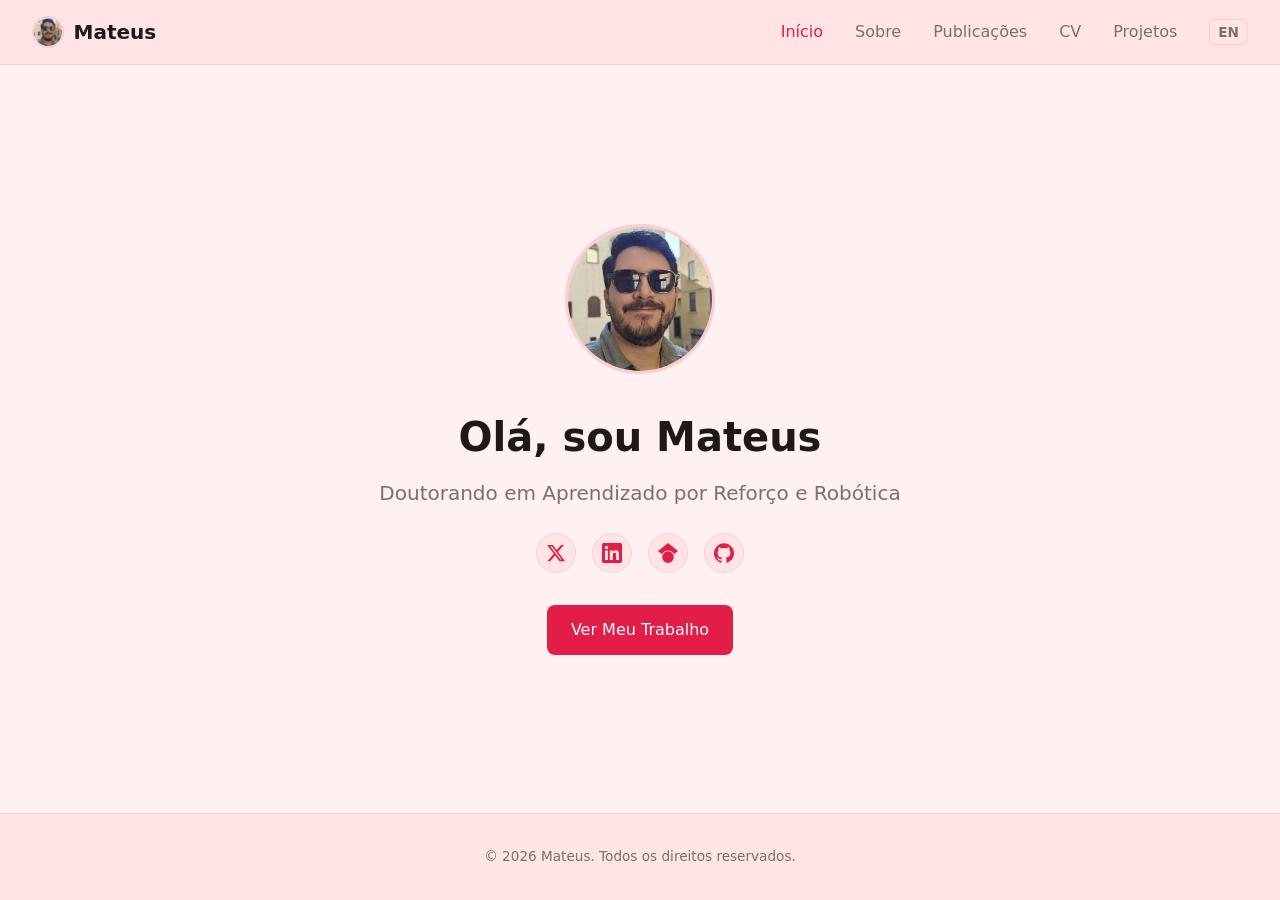
==== pt/index.html @ 045c07b4 "Initial portfolio site: bilingual, CV, projects, publications" ====
<!DOCTYPE html>
<html lang="pt-BR">
<head>
  <meta charset="UTF-8">
  <meta name="viewport" content="width=device-width, initial-scale=1.0">
  <title>Mateus — Portfólio</title>
  <link rel="stylesheet" href="../css/style.css">
</head>
<body>
  <nav class="nav">
    <a href="index.html" class="nav__logo">
      <img src="../assets/images/avatar.jpg" alt="" class="nav__avatar">
      Mateus
    </a>
    <button class="nav__toggle" aria-label="Alternar navegação" aria-expanded="false">
      <span class="nav__toggle-bar"></span>
      <span class="nav__toggle-bar"></span>
      <span class="nav__toggle-bar"></span>
    </button>
    <ul class="nav__links">
      <li><a href="index.html" class="active">Início</a></li>
      <li><a href="pages/about.html">Sobre</a></li>
      <li><a href="pages/publications.html">Publicações</a></li>
      <li><a href="pages/cv.html">CV</a></li>
      <li><a href="pages/projects.html">Projetos</a></li>
      <li class="nav__lang"><a href="../en/index.html" title="English">EN</a></li>
    </ul>
  </nav>

  <main class="hero">
    <div class="hero__content">
      <img src="../assets/images/avatar.jpg" alt="Foto de perfil" class="hero__photo">
      <h1>Olá, sou Mateus</h1>
      <p class="hero__tagline">Doutorando em Aprendizado por Reforço e Robótica</p>
      <div class="hero__socials">
        <a href="https://x.com/MateusGM" target="_blank" rel="noopener" aria-label="X (Twitter)">
          <svg viewBox="0 0 24 24" width="20" height="20" fill="currentColor"><path d="M18.244 2.25h3.308l-7.227 8.26 8.502 11.24H16.17l-5.214-6.817L4.99 21.75H1.68l7.73-8.835L1.254 2.25H8.08l4.713 6.231zm-1.161 17.52h1.833L7.084 4.126H5.117z"/></svg>
        </a>
        <a href="https://www.linkedin.com/in/mateusgmachado/" target="_blank" rel="noopener" aria-label="LinkedIn">
          <svg viewBox="0 0 24 24" width="20" height="20" fill="currentColor"><path d="M20.447 20.452h-3.554v-5.569c0-1.328-.027-3.037-1.852-3.037-1.853 0-2.136 1.445-2.136 2.939v5.667H9.351V9h3.414v1.561h.046c.477-.9 1.637-1.85 3.37-1.85 3.601 0 4.267 2.37 4.267 5.455v6.286zM5.337 7.433a2.062 2.062 0 01-2.063-2.065 2.064 2.064 0 112.063 2.065zm1.782 13.019H3.555V9h3.564v11.452zM22.225 0H1.771C.792 0 0 .774 0 1.729v20.542C0 23.227.792 24 1.771 24h20.451C23.2 24 24 23.227 24 22.271V1.729C24 .774 23.2 0 22.222 0h.003z"/></svg>
        </a>
        <a href="https://scholar.google.com.br/citations?user=6LQ3XhQAAAAJ&hl=pt-BR" target="_blank" rel="noopener" aria-label="Google Scholar">
          <svg viewBox="0 0 24 24" width="20" height="20" fill="currentColor"><path d="M12 24a7 7 0 110-14 7 7 0 010 14zm0-24L0 9.5l4.838 3.94A8 8 0 0112 9a8 8 0 017.162 4.44L24 9.5 12 0z"/></svg>
        </a>
        <a href="https://github.com/goncamateus" target="_blank" rel="noopener" aria-label="GitHub">
          <svg viewBox="0 0 24 24" width="20" height="20" fill="currentColor"><path d="M12 .297c-6.63 0-12 5.373-12 12 0 5.303 3.438 9.8 8.205 11.385.6.113.82-.258.82-.577 0-.285-.01-1.04-.015-2.04-3.338.724-4.042-1.61-4.042-1.61C4.422 18.07 3.633 17.7 3.633 17.7c-1.087-.744.084-.729.084-.729 1.205.084 1.838 1.236 1.838 1.236 1.07 1.835 2.809 1.305 3.495.998.108-.776.417-1.305.76-1.605-2.665-.3-5.466-1.332-5.466-5.93 0-1.31.465-2.38 1.235-3.22-.135-.303-.54-1.523.105-3.176 0 0 1.005-.322 3.3 1.23.96-.267 1.98-.399 3-.405 1.02.006 2.04.138 3 .405 2.28-1.552 3.285-1.23 3.285-1.23.645 1.653.24 2.873.12 3.176.765.84 1.23 1.91 1.23 3.22 0 4.61-2.805 5.625-5.475 5.92.42.36.81 1.096.81 2.22 0 1.606-.015 2.896-.015 3.286 0 .315.21.69.825.57C20.565 22.092 24 17.592 24 12.297c0-6.627-5.373-12-12-12"/></svg>
        </a>
      </div>
      <a href="pages/publications.html" class="btn">Ver Meu Trabalho</a>
    </div>
  </main>

  <footer class="footer">
    <p>&copy; 2026 Mateus. Todos os direitos reservados.</p>
  </footer>

  <script src="../js/main.js"></script>
</body>
</html>
---- css/style.css ----
:root {
  --bg: #fff1f2;
  --bg-secondary: #ffe4e6;
  --text: #1c1917;
  --text-secondary: #78716c;
  --accent: #e11d48;
  --accent-hover: #be123c;
  --border: #fecdd3;
  --shadow: rgba(225, 29, 72, 0.1);
}

@media (prefers-color-scheme: dark) {
  :root {
    --bg: #1c1917;
    --bg-secondary: #292524;
    --text: #fafaf9;
    --text-secondary: #a8a29e;
    --accent: #f43f5e;
    --accent-hover: #e11d48;
    --border: #44403c;
    --shadow: rgba(244, 63, 94, 0.2);
  }
}

* {
  margin: 0;
  padding: 0;
  box-sizing: border-box;
}

body {
  font-family: system-ui, -apple-system, sans-serif;
  background: var(--bg);
  color: var(--text);
  line-height: 1.6;
  min-height: 100vh;
  display: flex;
  flex-direction: column;
}

/* Nav */
.nav {
  display: flex;
  align-items: center;
  justify-content: space-between;
  padding: 1rem 2rem;
  background: var(--bg-secondary);
  border-bottom: 1px solid var(--border);
  position: relative;
}

.nav__logo {
  display: flex;
  align-items: center;
  gap: 0.6rem;
  font-size: 1.25rem;
  font-weight: 700;
  color: var(--text);
  text-decoration: none;
}

.nav__avatar {
  width: 32px;
  height: 32px;
  border-radius: 50%;
  object-fit: cover;
  border: 2px solid var(--border);
}

.nav__links {
  display: flex;
  gap: 2rem;
  list-style: none;
}

.nav__links a {
  color: var(--text-secondary);
  text-decoration: none;
  font-weight: 500;
  transition: color 0.2s;
}

.nav__links a:hover,
.nav__links a.active {
  color: var(--accent);
}

.nav__lang a {
  color: var(--text-secondary);
  font-weight: 700;
  border: 1px solid var(--border);
  border-radius: 0.25rem;
  padding: 0.25rem 0.5rem;
  font-size: 0.85rem;
}

.nav__lang a:hover {
  border-color: var(--accent);
  color: var(--accent);
}

.nav__toggle {
  display: none;
  flex-direction: column;
  gap: 4px;
  background: none;
  border: none;
  cursor: pointer;
  padding: 0.5rem;
}

.nav__toggle-bar {
  width: 24px;
  height: 2px;
  background: var(--text);
  transition: 0.3s;
}

/* Main */
main {
  flex: 1;
  padding: 4rem 2rem;
}

/* Hero */
.hero {
  display: flex;
  align-items: center;
  justify-content: center;
  text-align: center;
}

.hero__content {
  max-width: 600px;
}

.hero__photo {
  width: 150px;
  height: 150px;
  border-radius: 50%;
  object-fit: cover;
  margin-bottom: 1.5rem;
  border: 3px solid var(--border);
}

.hero h1 {
  font-size: 2.5rem;
  margin-bottom: 0.5rem;
}

.hero__tagline {
  font-size: 1.25rem;
  color: var(--text-secondary);
  margin-bottom: 1.5rem;
}

.hero__socials {
  display: flex;
  gap: 1rem;
  justify-content: center;
  margin-bottom: 2rem;
}

.hero__socials a {
  display: flex;
  align-items: center;
  justify-content: center;
  width: 40px;
  height: 40px;
  border-radius: 50%;
  background: var(--bg-secondary);
  border: 1px solid var(--border);
  color: var(--accent);
  transition: color 0.2s, border-color 0.2s, background 0.2s;
}

.hero__socials a:hover {
  color: var(--accent-hover);
  border-color: var(--accent-hover);
  background: var(--bg);
}

/* Buttons */
.btn {
  display: inline-block;
  padding: 0.75rem 1.5rem;
  background: var(--accent);
  color: #fff;
  text-decoration: none;
  border-radius: 0.5rem;
  font-weight: 500;
  transition: background 0.2s;
}

.btn:hover {
  background: var(--accent-hover);
}

/* Project Grid */
.project-grid {
  display: grid;
  grid-template-columns: repeat(auto-fit, minmax(280px, 1fr));
  gap: 2rem;
  max-width: 1000px;
  margin: 0 auto;
}

.project-card {
  background: var(--bg-secondary);
  border: 1px solid var(--border);
  border-radius: 0.5rem;
  overflow: hidden;
  transition: box-shadow 0.2s;
}

.project-card:hover {
  box-shadow: 0 4px 12px var(--shadow);
}

.project-card img {
  width: 100%;
  height: 160px;
  object-fit: cover;
}

.project-card__content {
  padding: 1.5rem;
}

.project-card h3 {
  margin-bottom: 0.5rem;
}

.project-card p {
  color: var(--text-secondary);
  font-size: 0.9rem;
  margin-bottom: 1rem;
}

.project-card .btn {
  font-size: 0.85rem;
  padding: 0.5rem 1rem;
}

/* About */
.about {
  max-width: 700px;
  margin: 0 auto;
}

.about__photo {
  width: 200px;
  height: 200px;
  border-radius: 50%;
  object-fit: cover;
  margin-bottom: 2rem;
  border: 3px solid var(--border);
}

.about h1 {
  font-size: 2rem;
  margin-bottom: 1.5rem;
}

.about h2 {
  font-size: 1.35rem;
  margin-top: 2rem;
  margin-bottom: 0.75rem;
  color: var(--text);
}

.about p {
  margin-bottom: 1rem;
  color: var(--text-secondary);
}

.about a {
  color: var(--accent);
  text-decoration: none;
}

.about a:hover {
  text-decoration: underline;
}

.contact-list {
  list-style: none;
  padding: 0;
  display: flex;
  flex-direction: column;
  gap: 0.75rem;
}

.contact-list li {
  display: flex;
  align-items: center;
  gap: 0.75rem;
  color: var(--text-secondary);
}

.contact-list svg {
  color: var(--accent);
  flex-shrink: 0;
}

/* Page title */
.page-title {
  font-size: 2rem;
  margin-bottom: 2rem;
  text-align: center;
}

/* Publication list */
.pub-list {
  max-width: 800px;
  margin: 0 auto;
  display: flex;
  flex-direction: column;
  gap: 2rem;
}

.pub-card {
  display: flex;
  gap: 1.5rem;
  background: var(--bg-secondary);
  border: 1px solid var(--border);
  border-radius: 0.5rem;
  overflow: hidden;
  transition: box-shadow 0.2s;
}

.pub-card:hover {
  box-shadow: 0 4px 12px var(--shadow);
}

.pub-card__img {
  width: 160px;
  min-height: 100%;
  object-fit: cover;
  flex-shrink: 0;
}

.pub-card__content {
  padding: 1.5rem;
  flex: 1;
}

.pub-card__content h3 {
  margin-bottom: 0.25rem;
}

.pub-card__venue {
  font-size: 0.85rem;
  color: var(--accent);
  font-weight: 500;
  margin-bottom: 0.75rem;
}

.pub-card__content p {
  color: var(--text-secondary);
  font-size: 0.9rem;
  margin-bottom: 1rem;
  line-height: 1.5;
}

.btn--sm {
  font-size: 0.85rem;
  padding: 0.5rem 1rem;
}

/* Mobile pub cards */
@media (max-width: 768px) {
  .pub-card {
    flex-direction: column;
  }

  .pub-card__img {
    width: 100%;
    height: 160px;
  }
}

/* Footer */
.footer {
  text-align: center;
  padding: 2rem;
  background: var(--bg-secondary);
  border-top: 1px solid var(--border);
  color: var(--text-secondary);
  font-size: 0.85rem;
}

/* Mobile */
@media (max-width: 768px) {
  .nav__toggle {
    display: flex;
  }

  .nav__links {
    display: none;
    flex-direction: column;
    position: absolute;
    top: 100%;
    left: 0;
    right: 0;
    background: var(--bg-secondary);
    padding: 1rem 2rem;
    gap: 1rem;
    border-bottom: 1px solid var(--border);
  }

  .nav__links.active {
    display: flex;
  }

  .hero h1 {
    font-size: 1.75rem;
  }
}

/* CV Page */
.cv {
  max-width: 700px;
  margin: 0 auto;
}

.cv h1 {
  font-size: 2rem;
  margin-bottom: 1.5rem;
}

.cv__download {
  margin-bottom: 2rem;
}

.btn--download {
  display: inline-flex;
  align-items: center;
  gap: 0.5rem;
}

.cv__section {
  margin-bottom: 2.5rem;
}

.cv__section h2 {
  font-size: 1.35rem;
  margin-bottom: 1rem;
  color: var(--text);
  border-bottom: 1px solid var(--border);
  padding-bottom: 0.5rem;
}

.cv__item {
  margin-bottom: 1.5rem;
}

.cv__item h3 {
  font-size: 1.15rem;
  margin-bottom: 0.25rem;
  color: var(--accent);
  font-weight: 700;
}

.cv__meta {
  font-size: 0.9rem;
  color: var(--text-secondary);
  margin-bottom: 0.5rem;
}

.cv__item ul {
  list-style: disc;
  padding-left: 1.25rem;
  color: var(--text-secondary);
}

.cv__item ul li {
  margin-bottom: 0.35rem;
}

.cv__skills p {
  margin-bottom: 0.75rem;
  color: var(--text-secondary);
}

.cv__section > ul {
  list-style: disc;
  padding-left: 1.25rem;
  color: var(--text-secondary);
}

.cv__section > ul li {
  margin-bottom: 0.5rem;
}
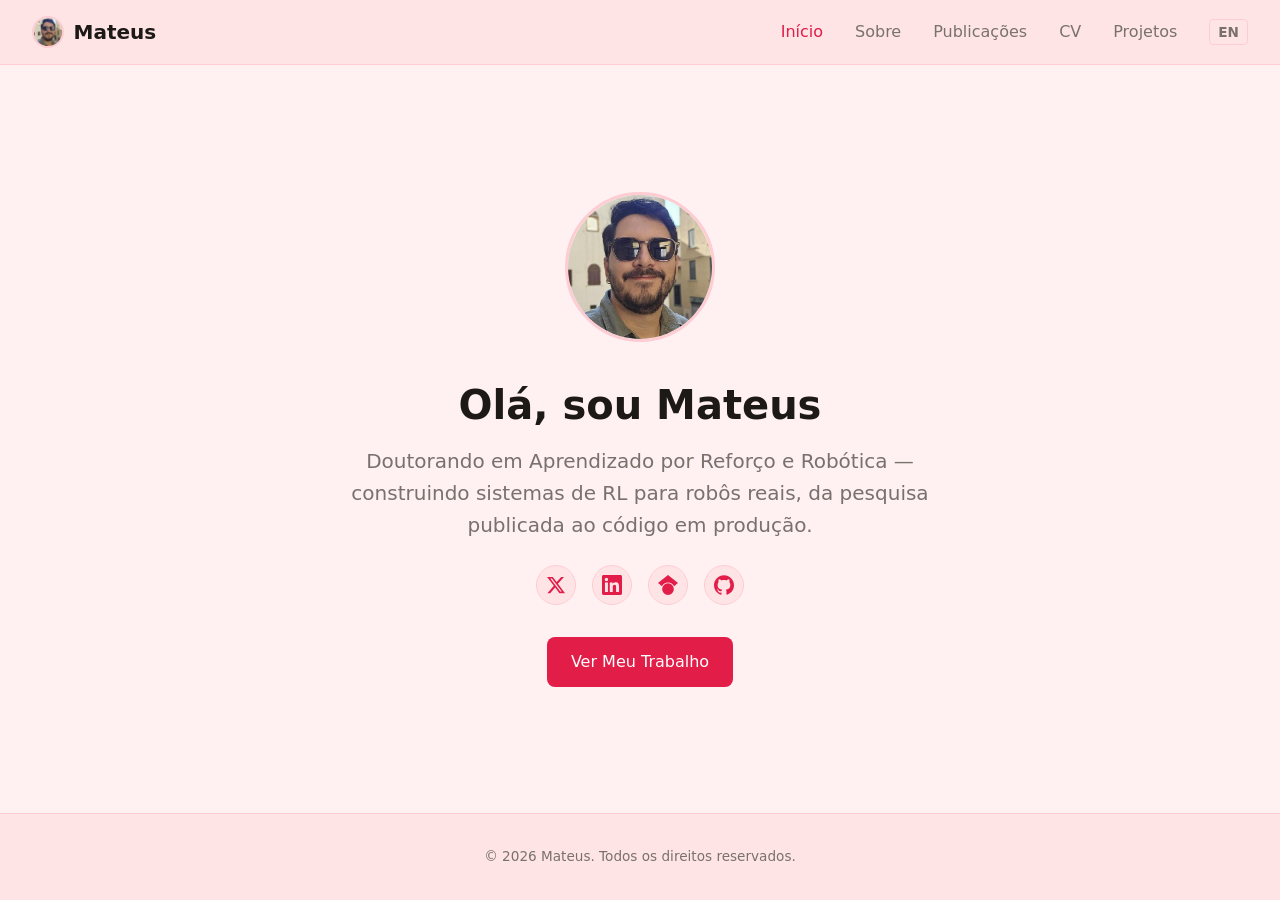
==== commit 53c41deb: "feat(agents): Add documentation for agent skills, issue tracking, and triage labels; update personal" ====
--- a/pt/index.html
+++ b/pt/index.html
@@ -31,7 +31,7 @@
     <div class="hero__content">
       <img src="../assets/images/avatar.jpg" alt="Foto de perfil" class="hero__photo">
       <h1>Olá, sou Mateus</h1>
-      <p class="hero__tagline">Doutorando em Aprendizado por Reforço e Robótica</p>
+      <p class="hero__tagline">Doutorando em Aprendizado por Reforço e Robótica — construindo sistemas de RL para robôs reais, da pesquisa publicada ao código em produção.</p>
       <div class="hero__socials">
         <a href="https://x.com/MateusGM" target="_blank" rel="noopener" aria-label="X (Twitter)">
           <svg viewBox="0 0 24 24" width="20" height="20" fill="currentColor"><path d="M18.244 2.25h3.308l-7.227 8.26 8.502 11.24H16.17l-5.214-6.817L4.99 21.75H1.68l7.73-8.835L1.254 2.25H8.08l4.713 6.231zm-1.161 17.52h1.833L7.084 4.126H5.117z"/></svg>
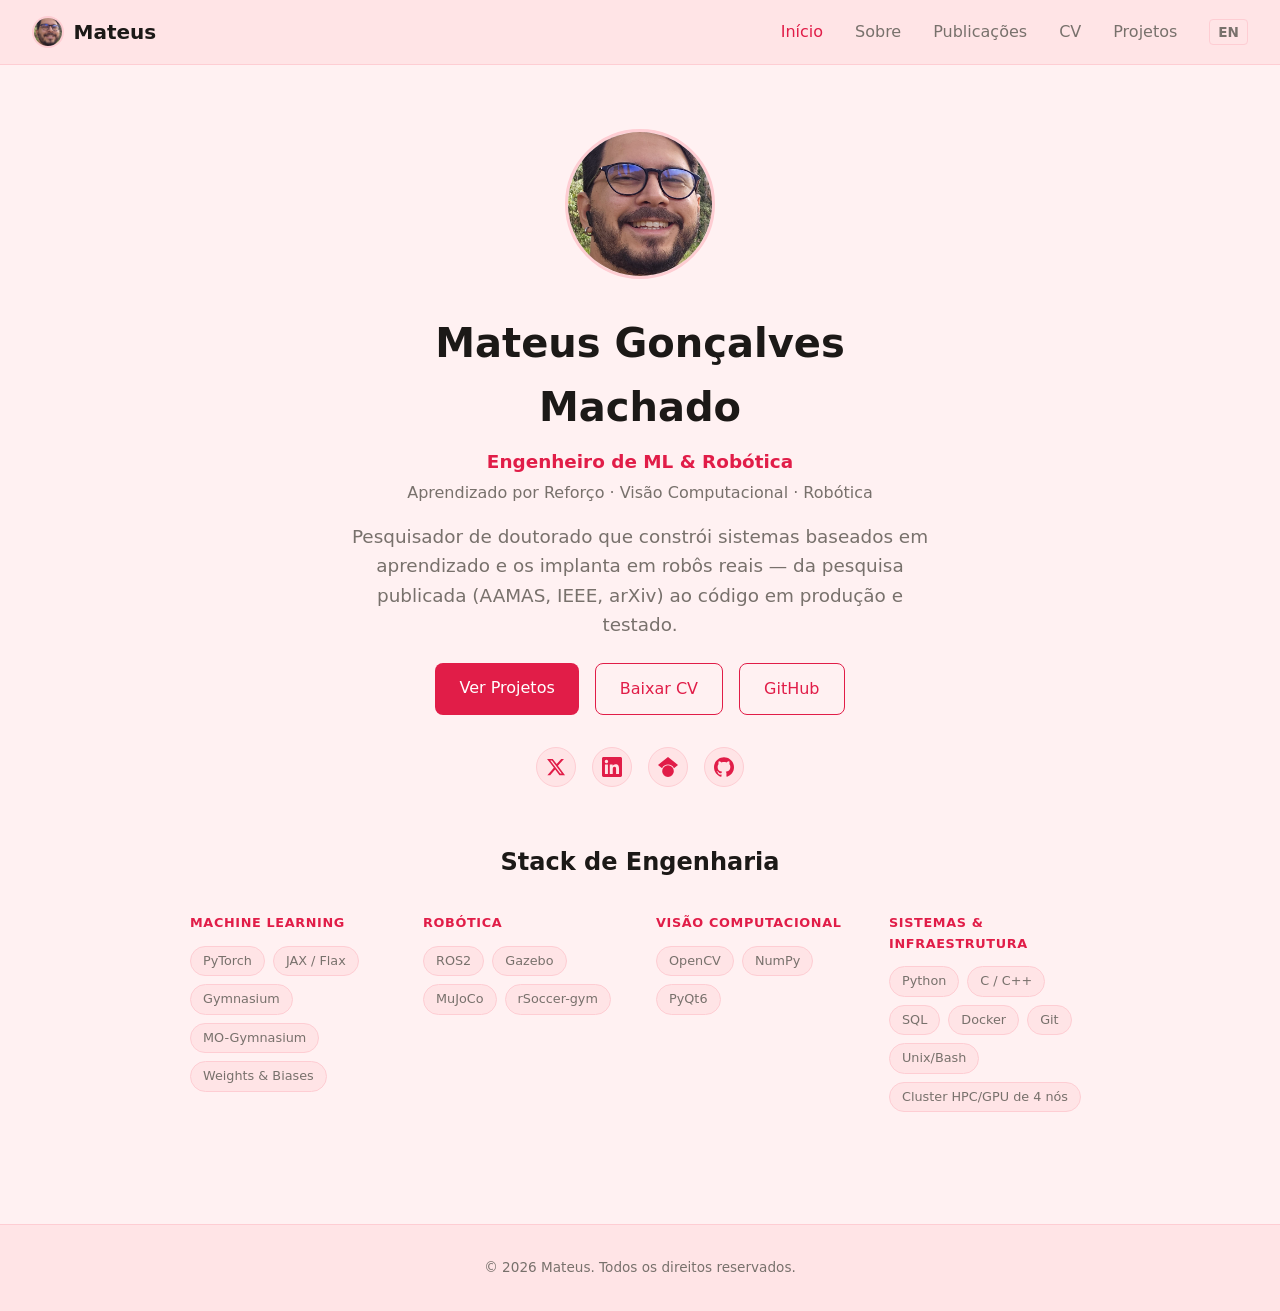
==== commit d0a01846: "feat(portfolio): Revamp main page and about section; enhance project showcase with flagship projects" ====
--- a/pt/index.html
+++ b/pt/index.html
@@ -27,27 +27,80 @@
     </ul>
   </nav>
 
-  <main class="hero">
-    <div class="hero__content">
-      <img src="../assets/images/avatar.jpg" alt="Foto de perfil" class="hero__photo">
-      <h1>Olá, sou Mateus</h1>
-      <p class="hero__tagline">Doutorando em Aprendizado por Reforço e Robótica — construindo sistemas de RL para robôs reais, da pesquisa publicada ao código em produção.</p>
-      <div class="hero__socials">
-        <a href="https://x.com/MateusGM" target="_blank" rel="noopener" aria-label="X (Twitter)">
-          <svg viewBox="0 0 24 24" width="20" height="20" fill="currentColor"><path d="M18.244 2.25h3.308l-7.227 8.26 8.502 11.24H16.17l-5.214-6.817L4.99 21.75H1.68l7.73-8.835L1.254 2.25H8.08l4.713 6.231zm-1.161 17.52h1.833L7.084 4.126H5.117z"/></svg>
-        </a>
-        <a href="https://www.linkedin.com/in/mateusgmachado/" target="_blank" rel="noopener" aria-label="LinkedIn">
-          <svg viewBox="0 0 24 24" width="20" height="20" fill="currentColor"><path d="M20.447 20.452h-3.554v-5.569c0-1.328-.027-3.037-1.852-3.037-1.853 0-2.136 1.445-2.136 2.939v5.667H9.351V9h3.414v1.561h.046c.477-.9 1.637-1.85 3.37-1.85 3.601 0 4.267 2.37 4.267 5.455v6.286zM5.337 7.433a2.062 2.062 0 01-2.063-2.065 2.064 2.064 0 112.063 2.065zm1.782 13.019H3.555V9h3.564v11.452zM22.225 0H1.771C.792 0 0 .774 0 1.729v20.542C0 23.227.792 24 1.771 24h20.451C23.2 24 24 23.227 24 22.271V1.729C24 .774 23.2 0 22.222 0h.003z"/></svg>
-        </a>
-        <a href="https://scholar.google.com.br/citations?user=6LQ3XhQAAAAJ&hl=pt-BR" target="_blank" rel="noopener" aria-label="Google Scholar">
-          <svg viewBox="0 0 24 24" width="20" height="20" fill="currentColor"><path d="M12 24a7 7 0 110-14 7 7 0 010 14zm0-24L0 9.5l4.838 3.94A8 8 0 0112 9a8 8 0 017.162 4.44L24 9.5 12 0z"/></svg>
-        </a>
-        <a href="https://github.com/goncamateus" target="_blank" rel="noopener" aria-label="GitHub">
-          <svg viewBox="0 0 24 24" width="20" height="20" fill="currentColor"><path d="M12 .297c-6.63 0-12 5.373-12 12 0 5.303 3.438 9.8 8.205 11.385.6.113.82-.258.82-.577 0-.285-.01-1.04-.015-2.04-3.338.724-4.042-1.61-4.042-1.61C4.422 18.07 3.633 17.7 3.633 17.7c-1.087-.744.084-.729.084-.729 1.205.084 1.838 1.236 1.838 1.236 1.07 1.835 2.809 1.305 3.495.998.108-.776.417-1.305.76-1.605-2.665-.3-5.466-1.332-5.466-5.93 0-1.31.465-2.38 1.235-3.22-.135-.303-.54-1.523.105-3.176 0 0 1.005-.322 3.3 1.23.96-.267 1.98-.399 3-.405 1.02.006 2.04.138 3 .405 2.28-1.552 3.285-1.23 3.285-1.23.645 1.653.24 2.873.12 3.176.765.84 1.23 1.91 1.23 3.22 0 4.61-2.805 5.625-5.475 5.92.42.36.81 1.096.81 2.22 0 1.606-.015 2.896-.015 3.286 0 .315.21.69.825.57C20.565 22.092 24 17.592 24 12.297c0-6.627-5.373-12-12-12"/></svg>
-        </a>
+  <main>
+    <section class="hero">
+      <div class="hero__content">
+        <img src="../assets/images/avatar.jpg" alt="Foto de perfil" class="hero__photo">
+        <h1>Mateus Gonçalves Machado</h1>
+        <p class="hero__role">Engenheiro de ML &amp; Robótica</p>
+        <p class="hero__skills">Aprendizado por Reforço · Visão Computacional · Robótica</p>
+        <p class="hero__tagline">Pesquisador de doutorado que constrói sistemas baseados em aprendizado e os implanta em robôs reais — da pesquisa publicada (AAMAS, IEEE, arXiv) ao código em produção e testado.</p>
+        <div class="hero__cta">
+          <a href="pages/projects.html" class="btn">Ver Projetos</a>
+          <a href="pages/cv.html" class="btn btn--outline">Baixar CV</a>
+          <a href="https://github.com/goncamateus" target="_blank" rel="noopener" class="btn btn--outline">GitHub</a>
+        </div>
+        <div class="hero__socials">
+          <a href="https://x.com/MateusGM" target="_blank" rel="noopener" aria-label="X (Twitter)">
+            <svg viewBox="0 0 24 24" width="20" height="20" fill="currentColor"><path d="M18.244 2.25h3.308l-7.227 8.26 8.502 11.24H16.17l-5.214-6.817L4.99 21.75H1.68l7.73-8.835L1.254 2.25H8.08l4.713 6.231zm-1.161 17.52h1.833L7.084 4.126H5.117z"/></svg>
+          </a>
+          <a href="https://www.linkedin.com/in/mateusgmachado/" target="_blank" rel="noopener" aria-label="LinkedIn">
+            <svg viewBox="0 0 24 24" width="20" height="20" fill="currentColor"><path d="M20.447 20.452h-3.554v-5.569c0-1.328-.027-3.037-1.852-3.037-1.853 0-2.136 1.445-2.136 2.939v5.667H9.351V9h3.414v1.561h.046c.477-.9 1.637-1.85 3.37-1.85 3.601 0 4.267 2.37 4.267 5.455v6.286zM5.337 7.433a2.062 2.062 0 01-2.063-2.065 2.064 2.064 0 112.063 2.065zm1.782 13.019H3.555V9h3.564v11.452zM22.225 0H1.771C.792 0 0 .774 0 1.729v20.542C0 23.227.792 24 1.771 24h20.451C23.2 24 24 23.227 24 22.271V1.729C24 .774 23.2 0 22.222 0h.003z"/></svg>
+          </a>
+          <a href="https://scholar.google.com.br/citations?user=6LQ3XhQAAAAJ&hl=pt-BR" target="_blank" rel="noopener" aria-label="Google Scholar">
+            <svg viewBox="0 0 24 24" width="20" height="20" fill="currentColor"><path d="M12 24a7 7 0 110-14 7 7 0 010 14zm0-24L0 9.5l4.838 3.94A8 8 0 0112 9a8 8 0 017.162 4.44L24 9.5 12 0z"/></svg>
+          </a>
+          <a href="https://github.com/goncamateus" target="_blank" rel="noopener" aria-label="GitHub">
+            <svg viewBox="0 0 24 24" width="20" height="20" fill="currentColor"><path d="M12 .297c-6.63 0-12 5.373-12 12 0 5.303 3.438 9.8 8.205 11.385.6.113.82-.258.82-.577 0-.285-.01-1.04-.015-2.04-3.338.724-4.042-1.61-4.042-1.61C4.422 18.07 3.633 17.7 3.633 17.7c-1.087-.744.084-.729.084-.729 1.205.084 1.838 1.236 1.838 1.236 1.07 1.835 2.809 1.305 3.495.998.108-.776.417-1.305.76-1.605-2.665-.3-5.466-1.332-5.466-5.93 0-1.31.465-2.38 1.235-3.22-.135-.303-.54-1.523.105-3.176 0 0 1.005-.322 3.3 1.23.96-.267 1.98-.399 3-.405 1.02.006 2.04.138 3 .405 2.28-1.552 3.285-1.23 3.285-1.23.645 1.653.24 2.873.12 3.176.765.84 1.23 1.91 1.23 3.22 0 4.61-2.805 5.625-5.475 5.92.42.36.81 1.096.81 2.22 0 1.606-.015 2.896-.015 3.286 0 .315.21.69.825.57C20.565 22.092 24 17.592 24 12.297c0-6.627-5.373-12-12-12"/></svg>
+          </a>
+        </div>
       </div>
-      <a href="pages/publications.html" class="btn">Ver Meu Trabalho</a>
-    </div>
+    </section>
+
+    <section class="stack-section">
+      <h2>Stack de Engenharia</h2>
+      <div class="stack-grid">
+        <div class="stack-group">
+          <h3>Machine Learning</h3>
+          <div class="tag-list">
+            <span class="tag">PyTorch</span>
+            <span class="tag">JAX / Flax</span>
+            <span class="tag">Gymnasium</span>
+            <span class="tag">MO-Gymnasium</span>
+            <span class="tag">Weights &amp; Biases</span>
+          </div>
+        </div>
+        <div class="stack-group">
+          <h3>Robótica</h3>
+          <div class="tag-list">
+            <span class="tag">ROS2</span>
+            <span class="tag">Gazebo</span>
+            <span class="tag">MuJoCo</span>
+            <span class="tag">rSoccer-gym</span>
+          </div>
+        </div>
+        <div class="stack-group">
+          <h3>Visão Computacional</h3>
+          <div class="tag-list">
+            <span class="tag">OpenCV</span>
+            <span class="tag">NumPy</span>
+            <span class="tag">PyQt6</span>
+          </div>
+        </div>
+        <div class="stack-group">
+          <h3>Sistemas &amp; Infraestrutura</h3>
+          <div class="tag-list">
+            <span class="tag">Python</span>
+            <span class="tag">C / C++</span>
+            <span class="tag">SQL</span>
+            <span class="tag">Docker</span>
+            <span class="tag">Git</span>
+            <span class="tag">Unix/Bash</span>
+            <span class="tag">Cluster HPC/GPU de 4 nós</span>
+          </div>
+        </div>
+      </div>
+    </section>
   </main>
 
   <footer class="footer">
--- a/css/style.css
+++ b/css/style.css
@@ -128,6 +128,7 @@
   align-items: center;
   justify-content: center;
   text-align: center;
+  padding-bottom: 3rem;
 }
 
 .hero__content {
@@ -148,17 +149,38 @@
   margin-bottom: 0.5rem;
 }
 
+.hero__role {
+  font-size: 1.15rem;
+  font-weight: 700;
+  color: var(--accent);
+  margin-bottom: 0.25rem;
+}
+
+.hero__skills {
+  font-size: 1rem;
+  color: var(--text-secondary);
+  margin-bottom: 1rem;
+}
+
 .hero__tagline {
-  font-size: 1.25rem;
+  font-size: 1.15rem;
   color: var(--text-secondary);
   margin-bottom: 1.5rem;
 }
 
-.hero__socials {
+.hero__cta {
   display: flex;
   gap: 1rem;
   justify-content: center;
+  flex-wrap: wrap;
   margin-bottom: 2rem;
+}
+
+.hero__socials {
+  display: flex;
+  gap: 1rem;
+  justify-content: center;
+  margin-bottom: 0.5rem;
 }
 
 .hero__socials a {
@@ -196,6 +218,137 @@
   background: var(--accent-hover);
 }
 
+.btn--outline {
+  background: transparent;
+  color: var(--accent);
+  border: 1.5px solid var(--accent);
+}
+
+.btn--outline:hover {
+  background: var(--accent);
+  color: #fff;
+}
+
+/* Engineering Stack */
+.stack-section {
+  max-width: 900px;
+  margin: 0 auto 3rem;
+}
+
+.stack-section h2 {
+  text-align: center;
+  font-size: 1.5rem;
+  margin-bottom: 2rem;
+}
+
+.stack-grid {
+  display: grid;
+  grid-template-columns: repeat(auto-fit, minmax(200px, 1fr));
+  gap: 2rem;
+}
+
+.stack-group h3 {
+  font-size: 0.8rem;
+  text-transform: uppercase;
+  letter-spacing: 0.05em;
+  color: var(--accent);
+  margin-bottom: 0.75rem;
+}
+
+.tag-list {
+  display: flex;
+  flex-wrap: wrap;
+  gap: 0.5rem;
+}
+
+.tag {
+  background: var(--bg-secondary);
+  border: 1px solid var(--border);
+  border-radius: 999px;
+  padding: 0.25rem 0.75rem;
+  font-size: 0.8rem;
+  color: var(--text-secondary);
+}
+
+/* Flagship Projects */
+.flagship-section {
+  max-width: 900px;
+  margin: 0 auto 4rem;
+}
+
+.section-subtitle {
+  text-align: center;
+  color: var(--text-secondary);
+  margin-top: -1.5rem;
+  margin-bottom: 2.5rem;
+}
+
+.flagship-grid {
+  display: flex;
+  flex-direction: column;
+  gap: 2rem;
+}
+
+.flagship-card {
+  background: var(--bg-secondary);
+  border: 1px solid var(--border);
+  border-radius: 0.75rem;
+  padding: 2rem;
+}
+
+.flagship-card__header {
+  display: flex;
+  justify-content: space-between;
+  align-items: baseline;
+  flex-wrap: wrap;
+  gap: 0.5rem 1rem;
+  margin-bottom: 0.75rem;
+}
+
+.flagship-card h3 {
+  font-size: 1.35rem;
+}
+
+.flagship-card__venue {
+  font-size: 0.85rem;
+  color: var(--accent);
+  font-weight: 600;
+  white-space: nowrap;
+}
+
+.flagship-card__section {
+  margin-top: 1.1rem;
+}
+
+.flagship-card__section h4 {
+  font-size: 0.78rem;
+  text-transform: uppercase;
+  letter-spacing: 0.06em;
+  color: var(--text-secondary);
+  margin-bottom: 0.4rem;
+}
+
+.flagship-card__section p,
+.flagship-card__section ul {
+  color: var(--text);
+  font-size: 0.95rem;
+}
+
+.flagship-card__section ul {
+  padding-left: 1.25rem;
+}
+
+.flagship-card__section li {
+  margin-bottom: 0.3rem;
+}
+
+.flagship-card__links {
+  margin-top: 1.5rem;
+  display: flex;
+  gap: 0.75rem;
+  flex-wrap: wrap;
+}
+
 /* Project Grid */
 .project-grid {
   display: grid;
@@ -308,6 +461,13 @@
   font-size: 2rem;
   margin-bottom: 2rem;
   text-align: center;
+}
+
+.section-title {
+  font-size: 1.5rem;
+  margin: 3rem auto 2rem;
+  text-align: center;
+  max-width: 900px;
 }
 
 /* Publication list */
